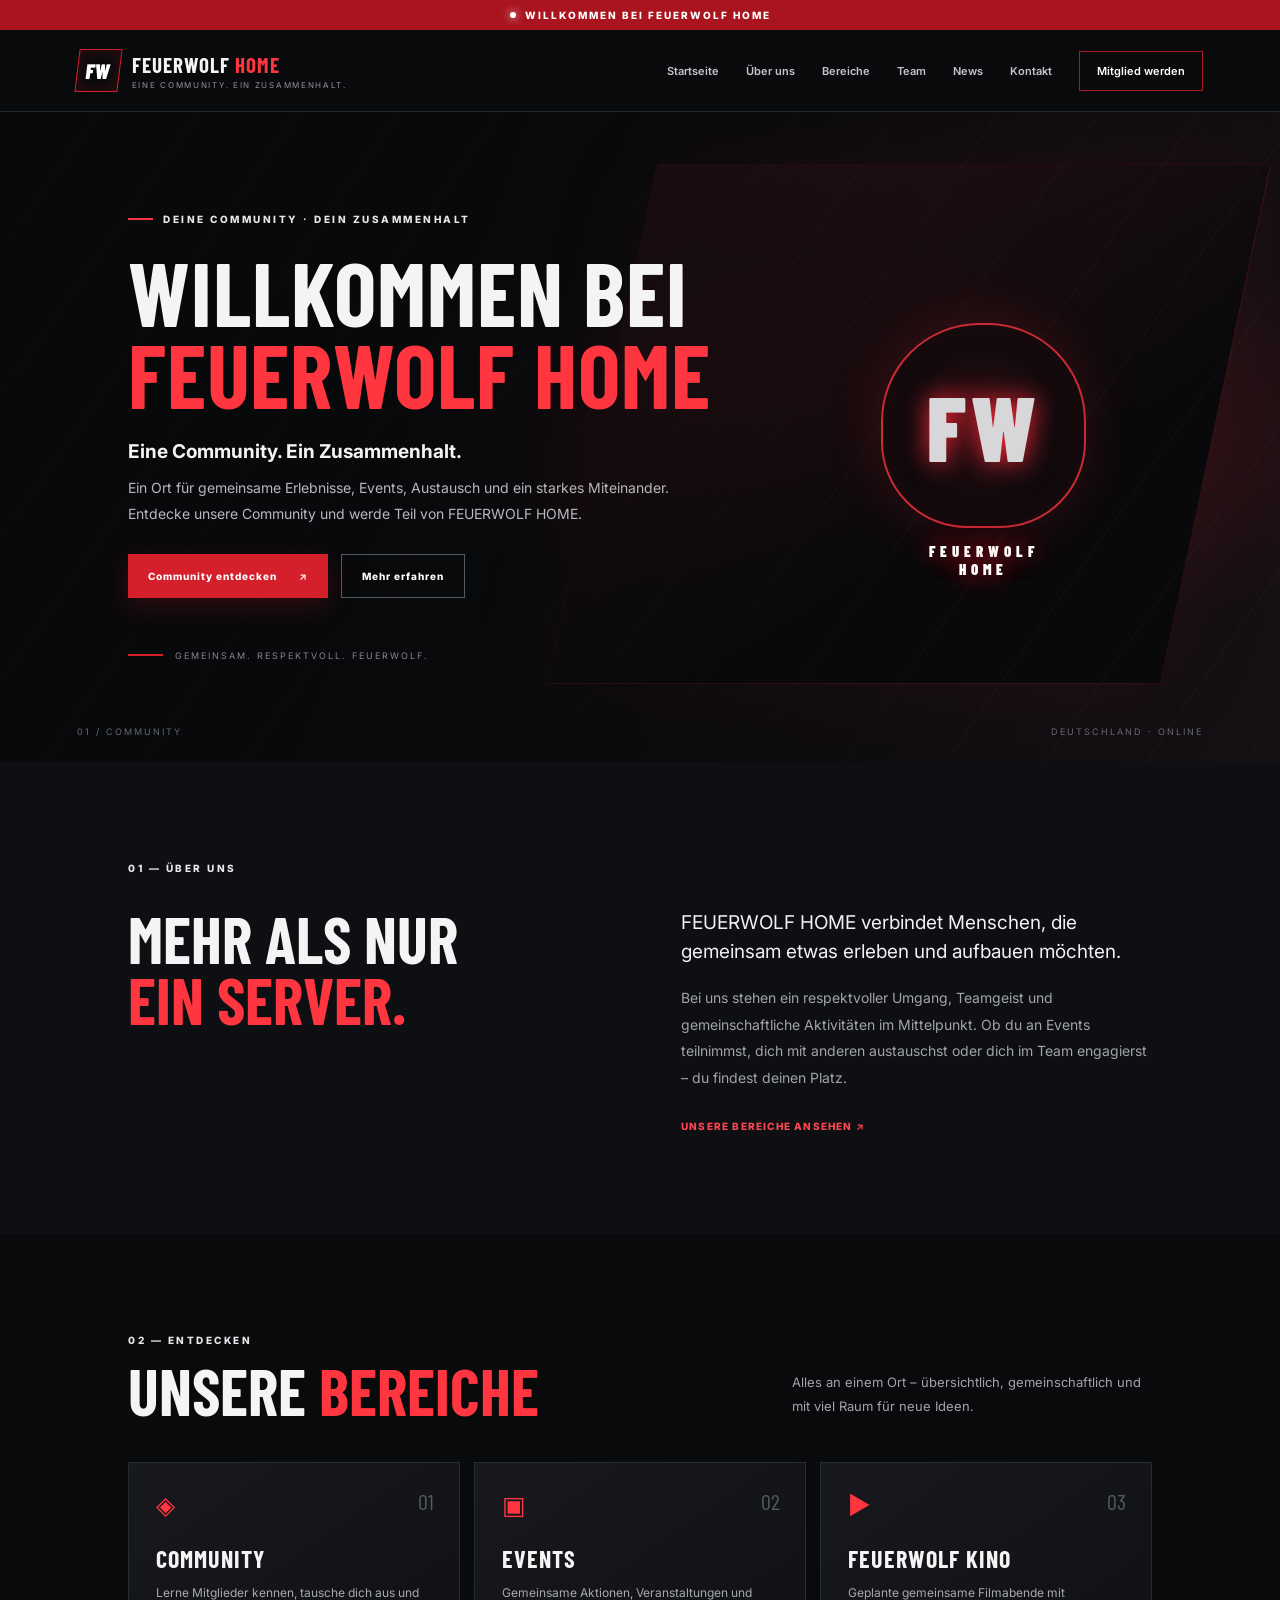
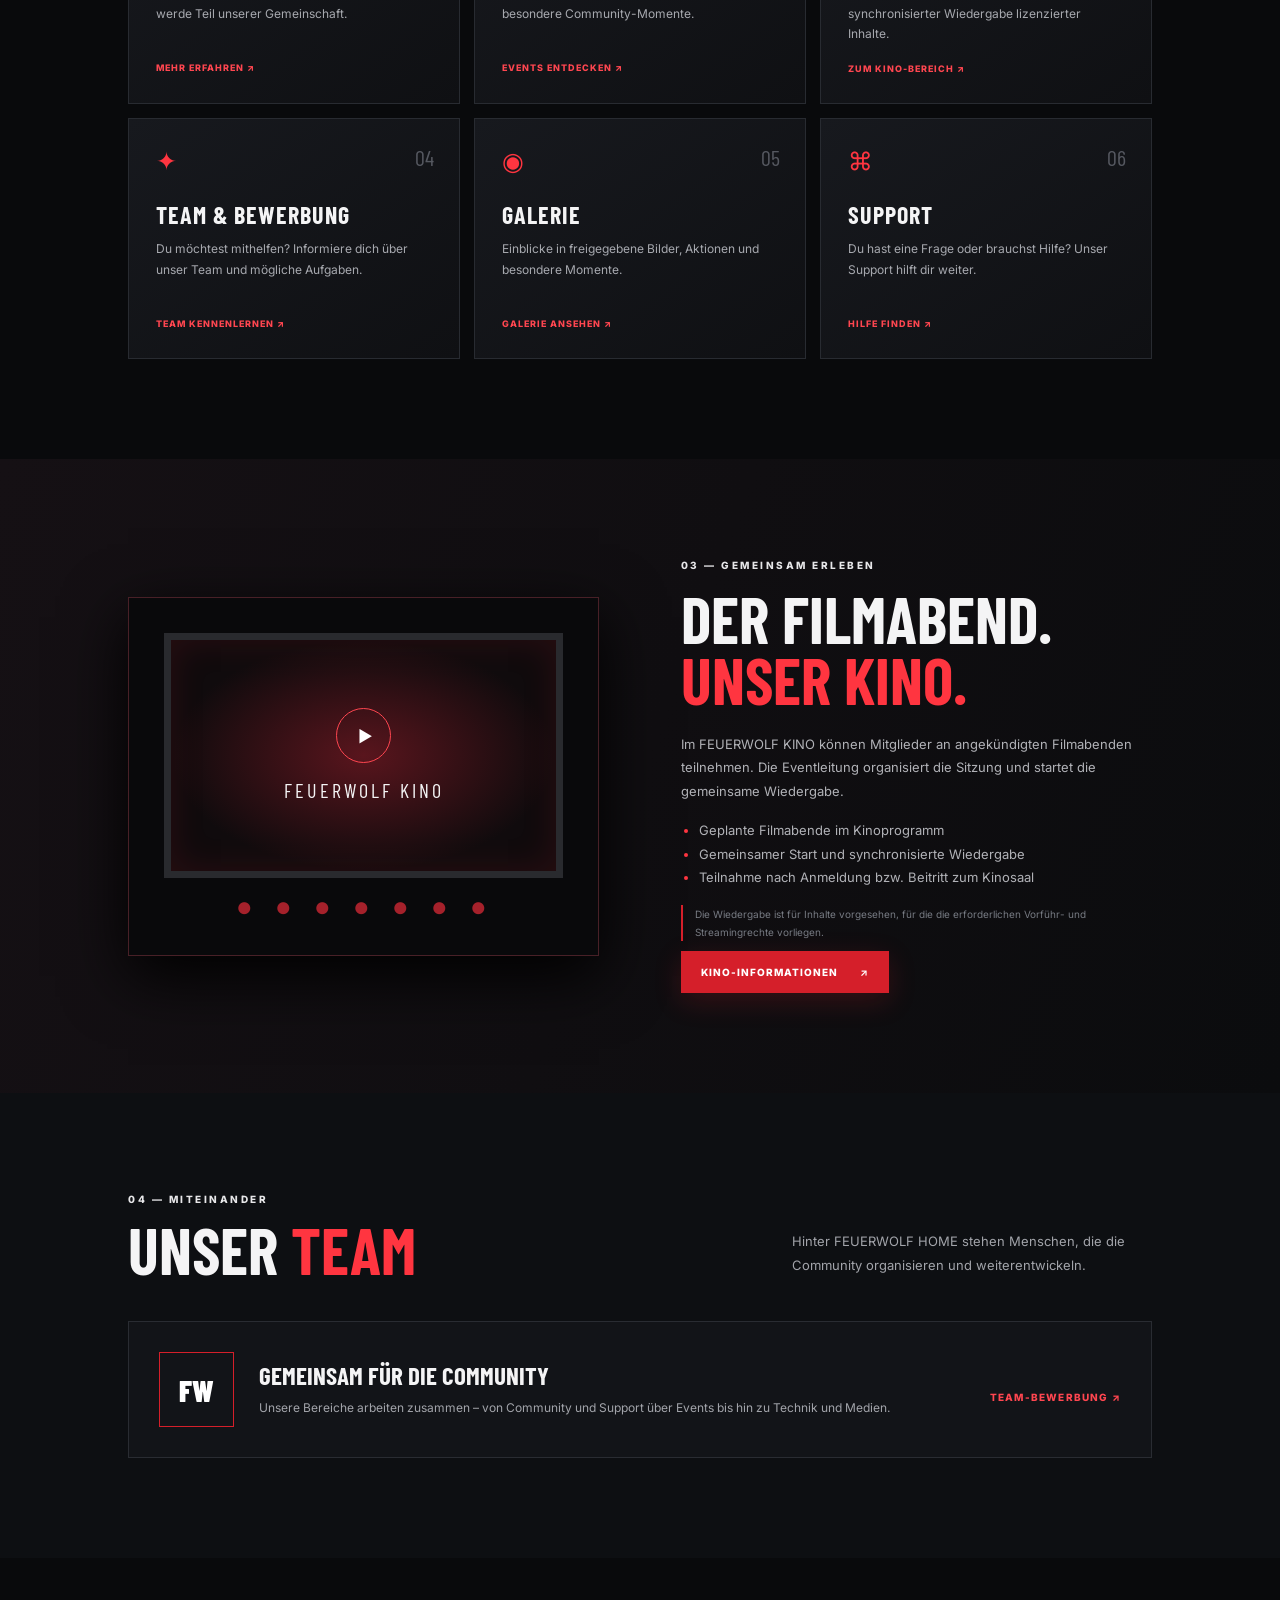
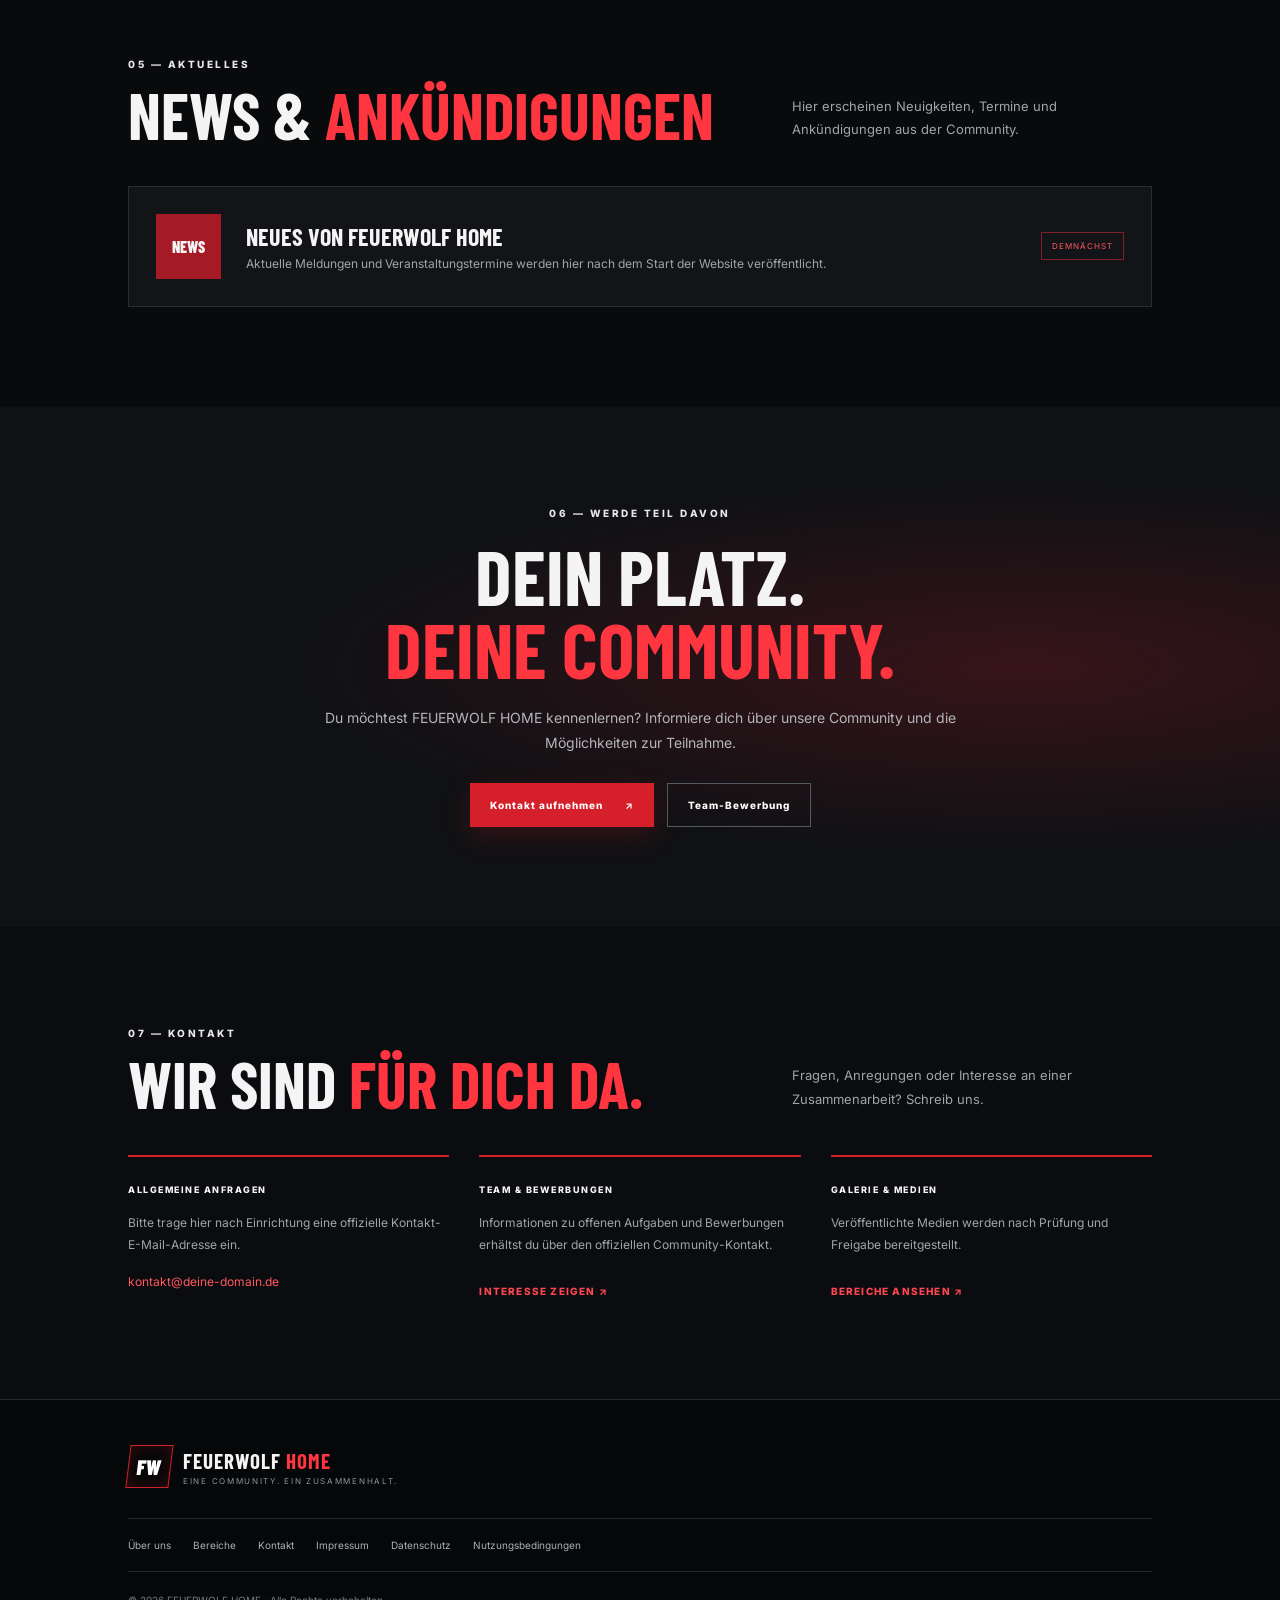
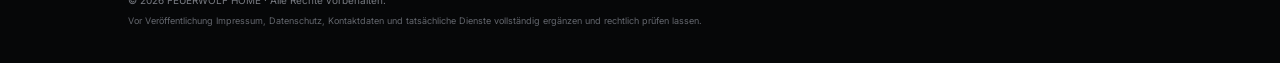
==== index.html @ 80783d18 "Add files via upload" ====
<!DOCTYPE html>
<html lang="de">
<head>
  <meta charset="UTF-8">
  <meta name="viewport" content="width=device-width, initial-scale=1.0">
  <meta name="description" content="FEUERWOLF HOME – Eine Community. Ein Zusammenhalt.">
  <title>FEUERWOLF HOME | Eine Community. Ein Zusammenhalt.</title>
  <link rel="stylesheet" href="styles.css">
</head>
<body>
  <div class="topline"><span class="pulse"></span> WILLKOMMEN BEI FEUERWOLF HOME</div>
  <header class="site-header">
    <a class="brand" href="#start" aria-label="FEUERWOLF HOME Startseite">
      <div class="brand-mark">FW</div>
      <div><strong>FEUERWOLF <em>HOME</em></strong><small>EINE COMMUNITY. EIN ZUSAMMENHALT.</small></div>
    </a>
    <button class="menu-toggle" aria-label="Menü öffnen" aria-expanded="false">☰</button>
    <nav class="nav">
      <a href="#start">Startseite</a><a href="#ueber-uns">Über uns</a><a href="#bereiche">Bereiche</a>
      <a href="#team">Team</a><a href="#news">News</a><a href="#kontakt">Kontakt</a>
      <a class="nav-login" href="#mitgliedwerden">Mitglied werden</a>
    </nav>
  </header>

  <main>
    <section class="hero" id="start">
      <div class="hero-bg"></div>
      <div class="hero-content">
        <div class="eyebrow"><span></span> DEINE COMMUNITY · DEIN ZUSAMMENHALT</div>
        <h1>WILLKOMMEN BEI<br><span>FEUERWOLF HOME</span></h1>
        <p class="hero-lead">Eine Community. Ein Zusammenhalt.</p>
        <p class="hero-copy">Ein Ort für gemeinsame Erlebnisse, Events, Austausch und ein starkes Miteinander. Entdecke unsere Community und werde Teil von FEUERWOLF HOME.</p>
        <div class="hero-actions"><a class="btn btn-primary" href="#mitgliedwerden">Community entdecken <b>↗</b></a><a class="btn btn-outline" href="#ueber-uns">Mehr erfahren</a></div>
        <div class="hero-note"><span class="red-line"></span> GEMEINSAM. RESPEKTVOLL. FEUERWOLF.</div>
      </div>
      <div class="hero-emblem" aria-hidden="true"><div class="wolf-ring">FW</div><span>FEUERWOLF<br>HOME</span></div>
      <div class="hero-bottom"><span>01 / COMMUNITY</span><span>DEUTSCHLAND · ONLINE</span></div>
    </section>

    <section class="intro section" id="ueber-uns">
      <div class="section-tag">01 — ÜBER UNS</div>
      <div class="intro-grid">
        <h2>MEHR ALS NUR<br><span>EIN SERVER.</span></h2>
        <div><p class="large">FEUERWOLF HOME verbindet Menschen, die gemeinsam etwas erleben und aufbauen möchten.</p>
        <p>Bei uns stehen ein respektvoller Umgang, Teamgeist und gemeinschaftliche Aktivitäten im Mittelpunkt. Ob du an Events teilnimmst, dich mit anderen austauschst oder dich im Team engagierst – du findest deinen Platz.</p>
        <a class="text-link" href="#bereiche">UNSERE BEREICHE ANSEHEN <b>↗</b></a></div>
      </div>
    </section>

    <section class="areas section" id="bereiche">
      <div class="section-head"><div><div class="section-tag">02 — ENTDECKEN</div><h2>UNSERE <span>BEREICHE</span></h2></div><p>Alles an einem Ort – übersichtlich, gemeinschaftlich und mit viel Raum für neue Ideen.</p></div>
      <div class="cards">
        <article class="feature-card"><div class="card-icon">◈</div><div class="card-no">01</div><h3>COMMUNITY</h3><p>Lerne Mitglieder kennen, tausche dich aus und werde Teil unserer Gemeinschaft.</p><a href="#mitgliedwerden">MEHR ERFAHREN ↗</a></article>
        <article class="feature-card"><div class="card-icon">▣</div><div class="card-no">02</div><h3>EVENTS</h3><p>Gemeinsame Aktionen, Veranstaltungen und besondere Community-Momente.</p><a href="#news">EVENTS ENTDECKEN ↗</a></article>
        <article class="feature-card"><div class="card-icon">▶</div><div class="card-no">03</div><h3>FEUERWOLF KINO</h3><p>Geplante gemeinsame Filmabende mit synchronisierter Wiedergabe lizenzierter Inhalte.</p><a href="#kino">ZUM KINO-BEREICH ↗</a></article>
        <article class="feature-card"><div class="card-icon">✦</div><div class="card-no">04</div><h3>TEAM & BEWERBUNG</h3><p>Du möchtest mithelfen? Informiere dich über unser Team und mögliche Aufgaben.</p><a href="#team">TEAM KENNENLERNEN ↗</a></article>
        <article class="feature-card"><div class="card-icon">◉</div><div class="card-no">05</div><h3>GALERIE</h3><p>Einblicke in freigegebene Bilder, Aktionen und besondere Momente.</p><a href="#galerie">GALERIE ANSEHEN ↗</a></article>
        <article class="feature-card"><div class="card-icon">⌘</div><div class="card-no">06</div><h3>SUPPORT</h3><p>Du hast eine Frage oder brauchst Hilfe? Unser Support hilft dir weiter.</p><a href="#kontakt">HILFE FINDEN ↗</a></article>
      </div>
    </section>

    <section class="cinema section" id="kino">
      <div class="cinema-art"><div class="screen"><div class="screen-play">▶</div><span>FEUERWOLF KINO</span></div><div class="seat-row">●　●　●　●　●　●　●</div></div>
      <div class="cinema-copy"><div class="section-tag">03 — GEMEINSAM ERLEBEN</div><h2>DER FILMABEND.<br><span>UNSER KINO.</span></h2>
        <p>Im FEUERWOLF KINO können Mitglieder an angekündigten Filmabenden teilnehmen. Die Eventleitung organisiert die Sitzung und startet die gemeinsame Wiedergabe.</p>
        <ul><li>Geplante Filmabende im Kinoprogramm</li><li>Gemeinsamer Start und synchronisierte Wiedergabe</li><li>Teilnahme nach Anmeldung bzw. Beitritt zum Kinosaal</li></ul>
        <p class="small-note">Die Wiedergabe ist für Inhalte vorgesehen, für die die erforderlichen Vorführ- und Streamingrechte vorliegen.</p>
        <a class="btn btn-primary" href="#mitgliedwerden">KINO-INFORMATIONEN <b>↗</b></a>
      </div>
    </section>

    <section class="team section" id="team">
      <div class="section-head"><div><div class="section-tag">04 — MITEINANDER</div><h2>UNSER <span>TEAM</span></h2></div><p>Hinter FEUERWOLF HOME stehen Menschen, die die Community organisieren und weiterentwickeln.</p></div>
      <div class="team-panel"><div class="team-symbol">FW</div><div><h3>GEMEINSAM FÜR DIE COMMUNITY</h3><p>Unsere Bereiche arbeiten zusammen – von Community und Support über Events bis hin zu Technik und Medien.</p></div><a class="text-link" href="#bewerbung">TEAM-BEWERBUNG ↗</a></div>
    </section>

    <section class="news section" id="news">
      <div class="section-head"><div><div class="section-tag">05 — AKTUELLES</div><h2>NEWS & <span>ANKÜNDIGUNGEN</span></h2></div><p>Hier erscheinen Neuigkeiten, Termine und Ankündigungen aus der Community.</p></div>
      <div class="news-placeholder"><div class="news-date">NEWS</div><div><h3>NEUES VON FEUERWOLF HOME</h3><p>Aktuelle Meldungen und Veranstaltungstermine werden hier nach dem Start der Website veröffentlicht.</p></div><span class="status-label">DEMNÄCHST</span></div>
    </section>

    <section class="join section" id="mitgliedwerden">
      <div class="join-inner"><div class="section-tag">06 — WERDE TEIL DAVON</div><h2>DEIN PLATZ.<br><span>DEINE COMMUNITY.</span></h2><p>Du möchtest FEUERWOLF HOME kennenlernen? Informiere dich über unsere Community und die Möglichkeiten zur Teilnahme.</p>
        <div class="hero-actions"><a class="btn btn-primary" href="#kontakt">Kontakt aufnehmen <b>↗</b></a><a class="btn btn-outline" href="#bewerbung">Team-Bewerbung</a></div>
      </div>
    </section>

    <section class="contact section" id="kontakt">
      <div class="section-head"><div><div class="section-tag">07 — KONTAKT</div><h2>WIR SIND <span>FÜR DICH DA.</span></h2></div><p>Fragen, Anregungen oder Interesse an einer Zusammenarbeit? Schreib uns.</p></div>
      <div class="contact-grid"><div><span class="contact-label">ALLGEMEINE ANFRAGEN</span><p>Bitte trage hier nach Einrichtung eine offizielle Kontakt-E-Mail-Adresse ein.</p><span class="placeholder">kontakt@deine-domain.de</span></div><div id="bewerbung"><span class="contact-label">TEAM & BEWERBUNGEN</span><p>Informationen zu offenen Aufgaben und Bewerbungen erhältst du über den offiziellen Community-Kontakt.</p><a class="text-link" href="#mitgliedwerden">INTERESSE ZEIGEN ↗</a></div><div id="galerie"><span class="contact-label">GALERIE & MEDIEN</span><p>Veröffentlichte Medien werden nach Prüfung und Freigabe bereitgestellt.</p><a class="text-link" href="#bereiche">BEREICHE ANSEHEN ↗</a></div></div>
    </section>
  </main>

  <footer class="footer">
    <a class="brand footer-brand" href="#start"><div class="brand-mark">FW</div><div><strong>FEUERWOLF <em>HOME</em></strong><small>EINE COMMUNITY. EIN ZUSAMMENHALT.</small></div></a>
    <div class="footer-links"><a href="#ueber-uns">Über uns</a><a href="#bereiche">Bereiche</a><a href="#kontakt">Kontakt</a><a href="impressum.html">Impressum</a><a href="datenschutz.html">Datenschutz</a><a href="nutzungsbedingungen.html">Nutzungsbedingungen</a></div>
    <p class="copyright">© 2026 FEUERWOLF HOME · Alle Rechte vorbehalten.</p>
    <p class="legal-hint">Vor Veröffentlichung Impressum, Datenschutz, Kontaktdaten und tatsächliche Dienste vollständig ergänzen und rechtlich prüfen lassen.</p>
  </footer>
  <script src="script.js"></script>
</body>
</html>
---- styles.css ----
@import url('https://fonts.googleapis.com/css2?family=Barlow+Condensed:wght@500;600;700;800;900&family=Inter:wght@400;500;600;700;800&display=swap');
:root{--bg:#08090b;--panel:#111317;--red:#d51f2a;--red2:#ff3540;--text:#f4f4f5;--muted:#a2a4aa;--line:#292c32}
*{box-sizing:border-box}html{scroll-behavior:smooth;scroll-padding-top:90px}body{margin:0;background:var(--bg);color:var(--text);font-family:Inter,Arial,sans-serif}a{color:inherit;text-decoration:none}.topline{height:30px;background:#a9141e;color:#fff;font-size:10px;font-weight:800;letter-spacing:2px;display:flex;align-items:center;justify-content:center;gap:9px}.pulse{width:6px;height:6px;border-radius:50%;background:#fff;box-shadow:0 0 10px #fff}.site-header{height:82px;padding:0 6vw;display:flex;align-items:center;justify-content:space-between;background:#090a0c;border-bottom:1px solid #22252a;position:sticky;top:0;z-index:20}.brand{display:flex;align-items:center;gap:12px}.brand-mark{width:43px;height:43px;border:1px solid var(--red);display:grid;place-items:center;color:#fff;font-family:'Barlow Condensed';font-weight:900;font-size:21px;transform:skew(-7deg);box-shadow:inset 0 0 16px #d51f2a33}.brand strong{display:block;font-family:'Barlow Condensed';font-size:21px;letter-spacing:1px}.brand em{font-style:normal;color:var(--red2)}.brand small{display:block;font-size:8px;color:#92949a;letter-spacing:1.7px;margin-top:3px}.nav{display:flex;align-items:center;gap:27px;font-size:11px;color:#c4c5c9;font-weight:600}.nav a:hover,.footer-links a:hover{color:#fff}.nav-login{border:1px solid #a51a24;padding:12px 17px;color:#fff}.menu-toggle{display:none;background:none;border:0;color:white;font-size:25px}.hero{min-height:650px;position:relative;overflow:hidden;display:flex;align-items:center;padding:85px 10vw;background:radial-gradient(ellipse at 78% 50%,#68151d55 0,transparent 42%),linear-gradient(110deg,#08090b 35%,#141014 100%)}.hero:after{content:"";position:absolute;inset:0;background:linear-gradient(90deg,#08090b 0%,transparent 75%),repeating-linear-gradient(125deg,transparent 0 80px,#ffffff05 81px 82px);pointer-events:none}.hero-bg{position:absolute;right:5%;top:8%;width:48%;height:80%;border:1px solid #a51a2433;transform:skew(-12deg);background:linear-gradient(145deg,#ed29351a,#09090b 65%);box-shadow:0 0 100px #b21d2a18}.hero-content{position:relative;z-index:2;max-width:690px}.eyebrow,.section-tag{font-size:10px;font-weight:800;letter-spacing:2.5px;color:#e7e7e9}.eyebrow{display:flex;align-items:center;gap:10px}.eyebrow span{width:25px;height:2px;background:var(--red2)}h1,h2,h3,p{margin-top:0}h1,h2,h3{font-family:'Barlow Condensed',Impact,sans-serif}h1{font-size:clamp(55px,7vw,94px);line-height:.91;letter-spacing:1px;margin:26px 0}h1 span,h2 span{color:var(--red2)}.hero-lead{font-size:19px;font-weight:700;margin-bottom:12px}.hero-copy{max-width:550px;color:#b8b9bf;line-height:1.8;font-size:14px}.hero-actions{display:flex;gap:13px;flex-wrap:wrap;margin-top:28px}.btn{display:inline-flex;align-items:center;gap:22px;padding:15px 20px;font-size:10px;font-weight:800;letter-spacing:1px}.btn-primary{background:var(--red);color:white;box-shadow:0 8px 28px #d51f2a33}.btn-primary:hover{background:#f02b36}.btn-outline{border:1px solid #555961;color:#fff}.hero-note{margin-top:52px;color:#85878e;font-size:9px;letter-spacing:2px;display:flex;align-items:center;gap:12px}.red-line{width:35px;height:2px;background:var(--red)}.hero-emblem{position:absolute;right:13%;top:29%;z-index:1;width:260px;height:300px;display:flex;flex-direction:column;align-items:center;justify-content:center;color:#fff;font-family:'Barlow Condensed';font-weight:900;letter-spacing:5px;text-align:center;text-shadow:0 0 25px #ef2634}.wolf-ring{width:205px;height:205px;border:2px solid #c82b36;border-radius:48% 48% 42% 42%;display:grid;place-items:center;font-size:90px;color:#d7d7d9;background:radial-gradient(circle,#6e171f55,#09090b 70%);box-shadow:0 0 55px #d51f2a33,inset 0 0 35px #d51f2a22}.hero-emblem span{font-size:15px;margin-top:14px}.hero-bottom{position:absolute;bottom:25px;left:6vw;right:6vw;display:flex;justify-content:space-between;color:#666970;font-size:9px;letter-spacing:2px;z-index:2}.section{padding:100px 10vw}.intro{background:#0d0f12}.intro-grid{display:grid;grid-template-columns:1fr 1fr;gap:8%;margin-top:35px}.intro h2,.section-head h2,.cinema h2,.join h2{font-size:clamp(43px,5vw,66px);line-height:.95;margin:0}.intro-grid p{color:var(--muted);font-size:14px;line-height:1.9}.intro-grid .large{color:#f2f2f3;font-size:19px;line-height:1.5}.text-link{display:inline-block;color:#ff4650;font-size:10px;font-weight:800;letter-spacing:1.2px;margin-top:15px}.areas{background:#090a0c}.section-head{display:flex;align-items:end;justify-content:space-between;gap:35px;margin-bottom:40px}.section-head h2{margin-top:15px}.section-head>p{max-width:360px;color:var(--muted);font-size:13px;line-height:1.8;margin-bottom:4px}.cards{display:grid;grid-template-columns:repeat(3,1fr);gap:14px}.feature-card{position:relative;min-height:230px;background:linear-gradient(145deg,#17191e,#0f1013);border:1px solid #282b31;padding:27px;transition:.2s}.feature-card:hover{border-color:#a8202b;transform:translateY(-3px)}.card-icon{font-size:25px;color:var(--red2);margin-bottom:24px}.card-no{position:absolute;right:25px;top:25px;color:#555860;font-family:'Barlow Condensed';font-size:22px}.feature-card h3{font-size:24px;letter-spacing:1px;margin-bottom:10px}.feature-card p{font-size:12px;line-height:1.7;color:#a7a9af;min-height:60px}.feature-card a{font-size:9px;font-weight:800;color:#ff4650;letter-spacing:1px}.cinema{display:grid;grid-template-columns:1fr 1fr;gap:8%;align-items:center;background:linear-gradient(110deg,#151014,#0b0c0e)}.cinema-art{padding:35px;background:#09090b;border:1px solid #482027;box-shadow:0 20px 60px #000}.screen{height:245px;border:7px solid #292a2e;background:radial-gradient(ellipse at center,#59151d,#100b0d 70%);display:flex;align-items:center;justify-content:center;flex-direction:column;gap:15px;box-shadow:0 0 35px #d51f2a22 inset}.screen-play{width:55px;height:55px;border:1px solid #ff4650;border-radius:50%;display:grid;place-items:center;color:#fff;padding-left:4px}.screen span{font-family:'Barlow Condensed';font-size:20px;letter-spacing:3px}.seat-row{text-align:center;color:#a5212b;letter-spacing:4px;margin-top:20px}.cinema-copy h2{margin:18px 0 22px}.cinema-copy p,.cinema-copy li{font-size:13px;color:#b1b2b7;line-height:1.8}.cinema-copy ul{padding-left:18px}.cinema-copy li::marker{color:var(--red2)}.small-note{font-size:10px!important;color:#777b83!important;border-left:2px solid var(--red);padding-left:12px}.team{background:#0d0f12}.team-panel{display:flex;align-items:center;gap:25px;padding:30px;border:1px solid #292c32;background:#121418}.team-symbol{width:75px;height:75px;flex:none;border:1px solid var(--red);display:grid;place-items:center;font-family:'Barlow Condensed';font-size:30px;font-weight:900;color:#fff}.team-panel h3{font-size:25px;margin-bottom:8px}.team-panel p{font-size:12px;color:var(--muted);margin:0;line-height:1.7}.team-panel .text-link{margin-left:auto;white-space:nowrap}.news{background:#090a0c}.news-placeholder{display:flex;align-items:center;gap:25px;padding:27px;border:1px solid #2b2d33;background:#121418}.news-date{width:65px;height:65px;display:grid;place-items:center;background:#a51a24;font-family:'Barlow Condensed';font-weight:800}.news-placeholder h3{font-size:24px;margin-bottom:5px}.news-placeholder p{font-size:12px;color:var(--muted);margin:0}.status-label{margin-left:auto;color:#ff5961;border:1px solid #7e2028;padding:8px 10px;font-size:8px;letter-spacing:1px}.join{background:radial-gradient(ellipse at 80% 50%,#70182066,transparent 50%),#101114;text-align:center}.join-inner{max-width:720px;margin:auto}.join h2{font-size:clamp(50px,6vw,78px);margin:20px 0}.join p{color:#b4b5bb;line-height:1.8;font-size:14px}.join .hero-actions{justify-content:center}.contact{background:#0b0c0f}.contact-grid{display:grid;grid-template-columns:repeat(3,1fr);gap:30px}.contact-grid>div{border-top:2px solid var(--red);padding-top:20px}.contact-label{font-size:9px;letter-spacing:1.5px;font-weight:800}.contact-grid p{font-size:12px;line-height:1.8;color:var(--muted);margin:15px 0}.placeholder{color:#ff5961;font-size:12px}.footer{padding:45px 10vw 25px;background:#060708;border-top:1px solid #27292e}.footer-brand{margin-bottom:30px}.footer-links{display:flex;gap:22px;flex-wrap:wrap;padding:20px 0;border-top:1px solid #24262b;border-bottom:1px solid #24262b;font-size:10px;color:#aeb0b6}.copyright{font-size:10px;color:#777a81;margin:22px 0 8px}.legal-hint{font-size:9px;color:#64676e;line-height:1.6}.legal-page{max-width:850px;margin:70px auto;padding:0 25px;min-height:60vh}.legal-page h1{font-size:48px}.legal-page h2{font-size:25px;margin-top:30px}.legal-page p{color:#b6b8be;line-height:1.8;font-size:14px}.legal-page a{color:#ff5961}.menu-toggle{cursor:pointer}
@media(max-width:900px){.nav{gap:13px}.hero-emblem{right:5%;opacity:.45}.cards{grid-template-columns:repeat(2,1fr)}.section{padding:75px 7vw}}
@media(max-width:650px){.site-header{height:70px;padding:0 5vw}.menu-toggle{display:block}.nav{display:none;position:absolute;top:70px;left:0;right:0;background:#0b0c0f;padding:20px 7vw;flex-direction:column;align-items:stretch;border-bottom:1px solid #333}.nav.open{display:flex}.nav-login{text-align:center}.hero{min-height:650px;padding:75px 7vw}.hero-emblem{right:-65px;top:40%;transform:scale(.7);opacity:.22}.hero-content{max-width:100%}.hero-bottom{left:7vw;right:7vw}.intro-grid,.cinema{grid-template-columns:1fr;gap:30px}.section-head{display:block}.section-head>p{margin-top:20px}.cards{grid-template-columns:1fr}.feature-card{min-height:205px}.team-panel{align-items:flex-start;flex-wrap:wrap}.team-panel .text-link{margin-left:0}.news-placeholder{align-items:flex-start;flex-wrap:wrap}.status-label{margin-left:0}.contact-grid{grid-template-columns:1fr}.section{padding:65px 7vw}.cinema-art{padding:18px}.screen{height:190px}.footer{padding:40px 7vw 22px}.footer-links{gap:15px}}
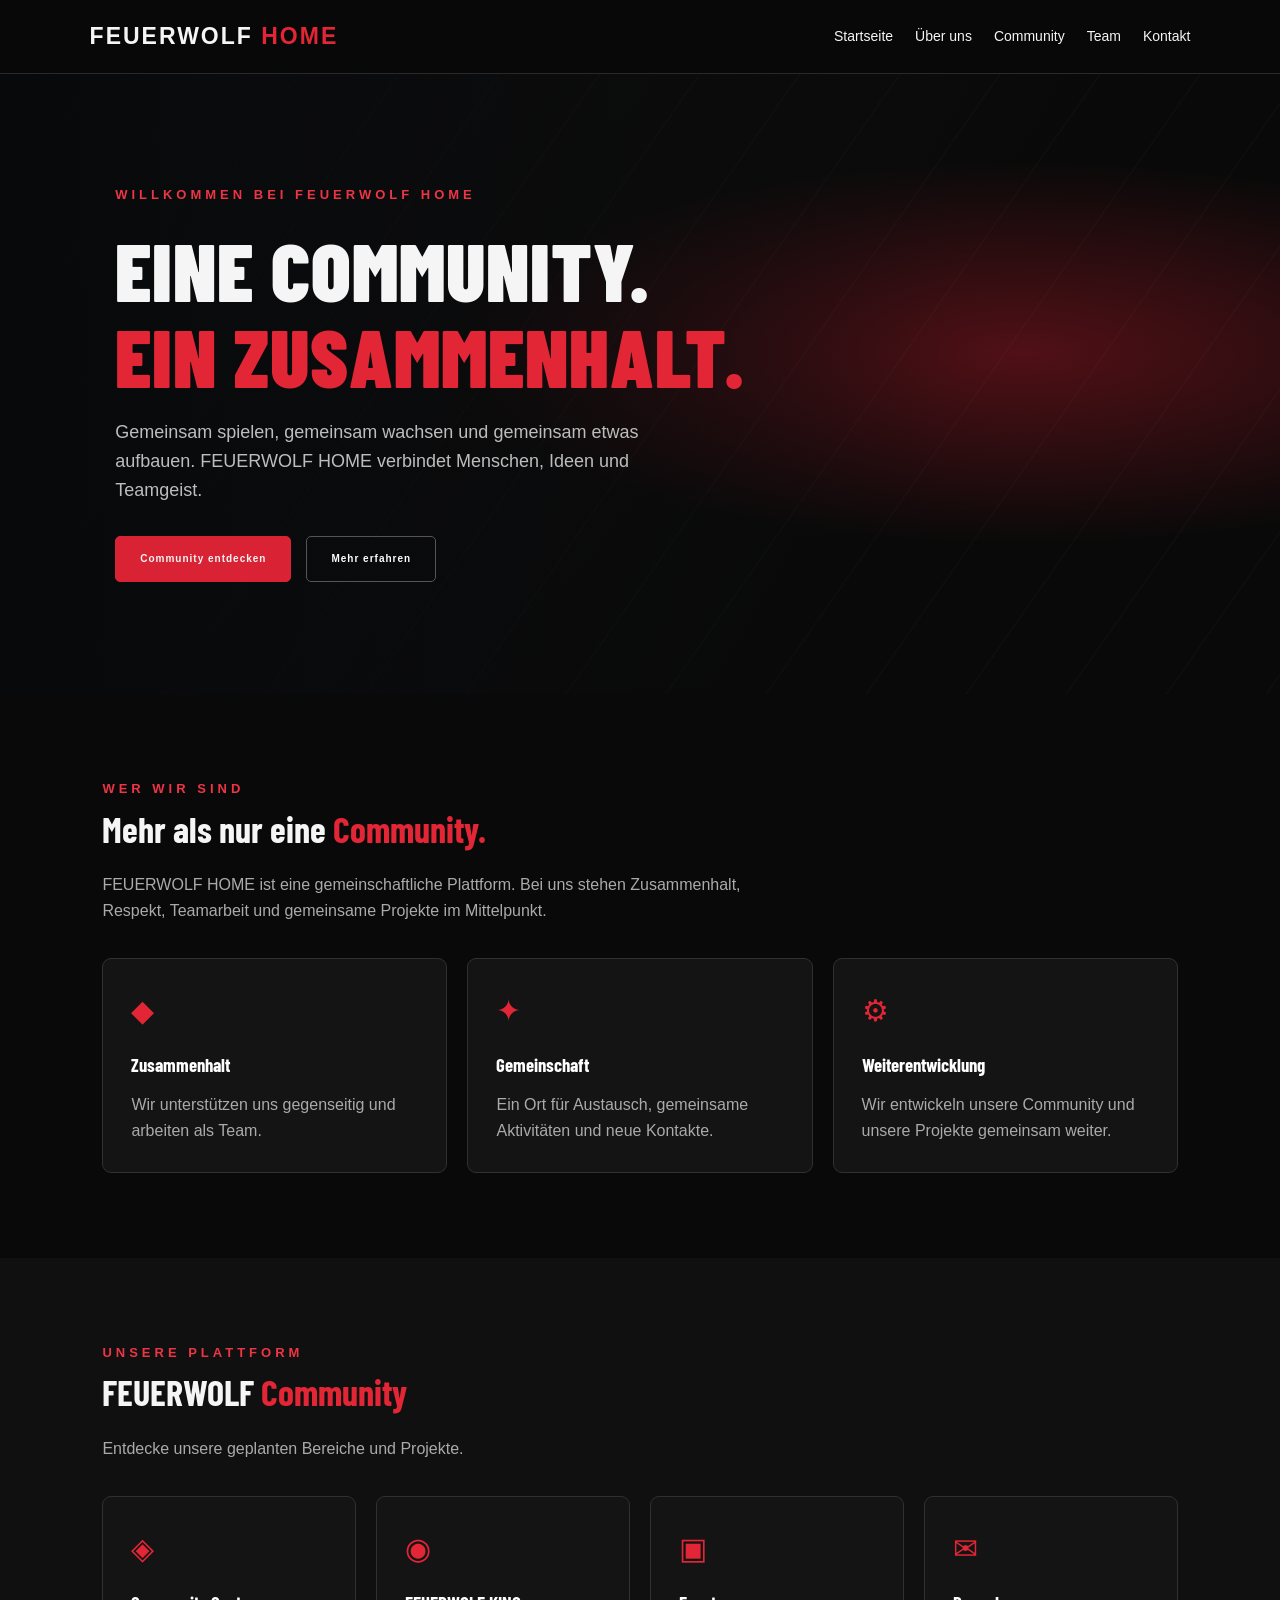
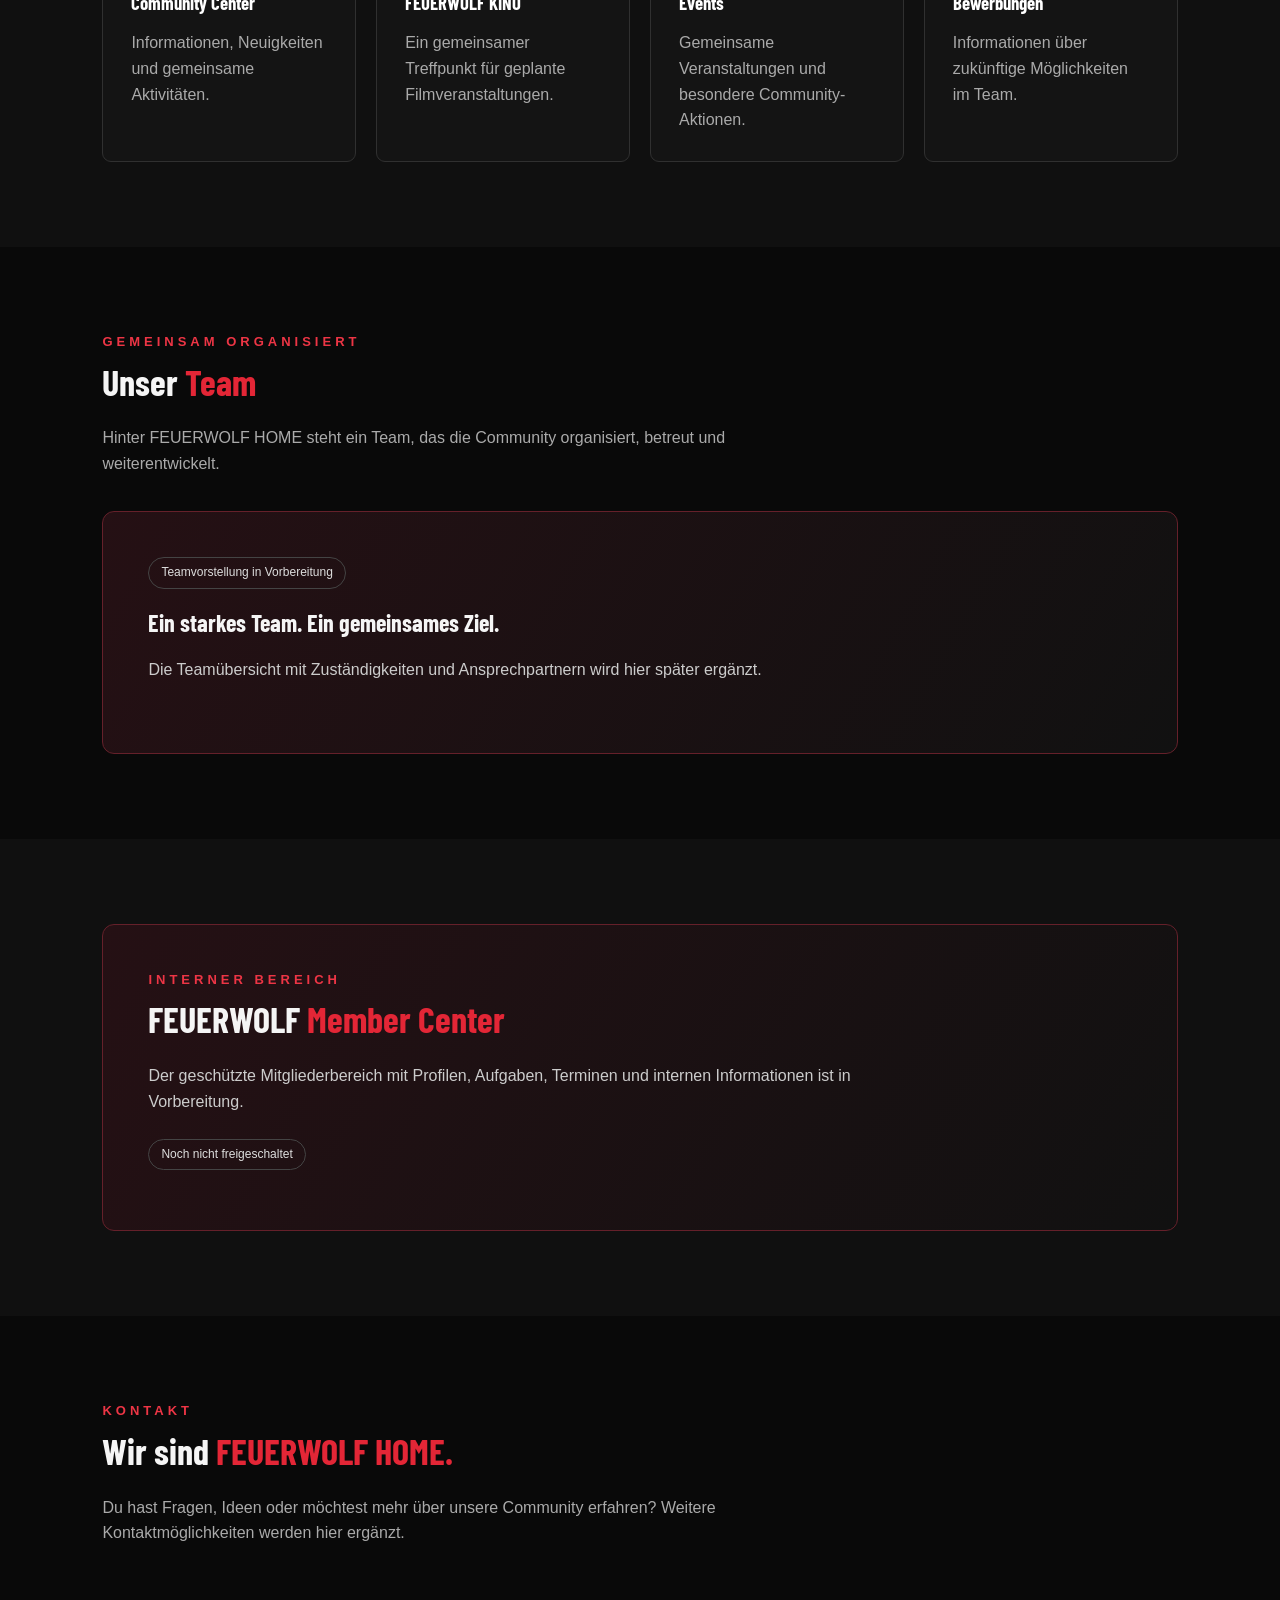
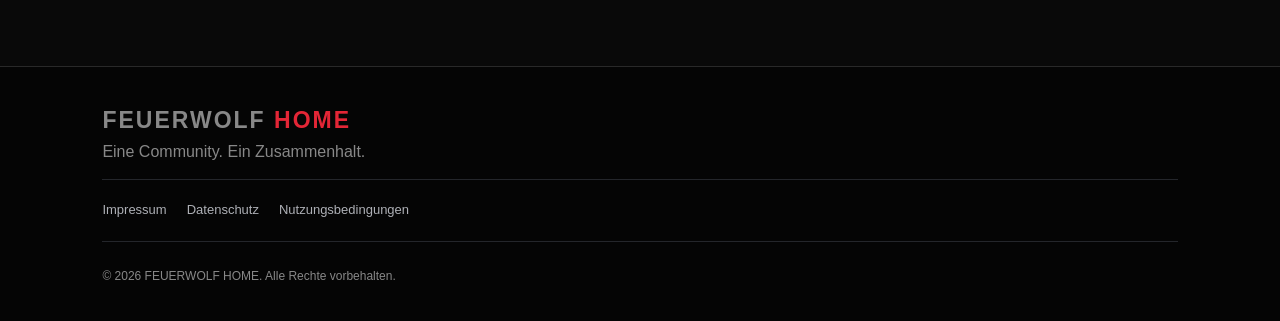
==== commit a288414f: "Update index.html" ====
--- a/index.html
+++ b/index.html
@@ -3,100 +3,384 @@
 <head>
   <meta charset="UTF-8">
   <meta name="viewport" content="width=device-width, initial-scale=1.0">
+  <meta name="theme-color" content="#090909">
   <meta name="description" content="FEUERWOLF HOME – Eine Community. Ein Zusammenhalt.">
   <title>FEUERWOLF HOME | Eine Community. Ein Zusammenhalt.</title>
+
   <link rel="stylesheet" href="styles.css">
+
+  <style>
+    * {
+      margin: 0;
+      padding: 0;
+      box-sizing: border-box;
+    }
+
+    html { scroll-behavior: smooth; }
+
+    body {
+      background: #090909;
+      color: #f5f5f5;
+      font-family: Arial, sans-serif;
+      line-height: 1.6;
+    }
+
+    a { color: inherit; text-decoration: none; }
+
+    header {
+      position: sticky;
+      top: 0;
+      z-index: 10;
+      background: rgba(9,9,9,.96);
+      border-bottom: 1px solid #292929;
+      padding: 18px 7%;
+    }
+
+    nav {
+      display: flex;
+      justify-content: space-between;
+      align-items: center;
+      flex-wrap: wrap;
+      gap: 20px;
+    }
+
+    .logo {
+      font-size: 23px;
+      font-weight: 900;
+      letter-spacing: 2px;
+    }
+
+    .logo span { color: #e32636; }
+
+    .nav-links {
+      display: flex;
+      gap: 22px;
+      flex-wrap: wrap;
+      font-size: 14px;
+    }
+
+    .nav-links a:hover { color: #ed3545; }
+
+    .hero {
+      min-height: 620px;
+      display: flex;
+      align-items: center;
+      padding: 90px 9%;
+      background:
+        radial-gradient(ellipse at 80% 45%, #501016 0%, transparent 40%),
+        linear-gradient(120deg, #111, #090909 70%);
+    }
+
+    .hero-content { max-width: 760px; }
+
+    .eyebrow {
+      color: #ed3545;
+      text-transform: uppercase;
+      letter-spacing: 4px;
+      font-size: 13px;
+      font-weight: bold;
+    }
+
+    h1 {
+      font-size: clamp(42px, 7vw, 82px);
+      line-height: 1.05;
+      margin: 20px 0;
+      font-weight: 900;
+    }
+
+    h1 span { color: #e32636; }
+
+    .hero p {
+      color: #bdbdbd;
+      font-size: 18px;
+      max-width: 590px;
+    }
+
+    .buttons {
+      display: flex;
+      flex-wrap: wrap;
+      gap: 15px;
+      margin-top: 32px;
+    }
+
+    .btn {
+      display: inline-block;
+      padding: 14px 24px;
+      border-radius: 5px;
+      font-weight: bold;
+      background: #d92335;
+      border: 1px solid #d92335;
+      transition: .2s;
+    }
+
+    .btn:hover {
+      background: #a91524;
+      transform: translateY(-2px);
+    }
+
+    .btn-outline {
+      background: transparent;
+      border-color: #555;
+    }
+
+    section { padding: 85px 8%; }
+
+    .section-title {
+      font-size: 36px;
+      margin-bottom: 15px;
+    }
+
+    .section-title span { color: #e32636; }
+
+    .section-intro {
+      color: #aaa;
+      max-width: 700px;
+      margin-bottom: 35px;
+    }
+
+    .cards {
+      display: grid;
+      grid-template-columns: repeat(auto-fit, minmax(230px, 1fr));
+      gap: 20px;
+    }
+
+    .card {
+      background: #141414;
+      border: 1px solid #303030;
+      border-radius: 9px;
+      padding: 28px;
+      transition: .2s;
+    }
+
+    .card:hover {
+      border-color: #d92335;
+      transform: translateY(-4px);
+    }
+
+    .card h3 {
+      margin-bottom: 12px;
+      color: #fff;
+    }
+
+    .card p { color: #aaa; }
+
+    .symbol {
+      font-size: 30px;
+      color: #e32636;
+      margin-bottom: 15px;
+    }
+
+    .dark-section { background: #101010; }
+
+    .highlight {
+      border: 1px solid #65202a;
+      background: linear-gradient(120deg, #251014, #111);
+      border-radius: 12px;
+      padding: 45px;
+    }
+
+    .highlight p {
+      color: #ccc;
+      max-width: 750px;
+      margin: 15px 0 25px;
+    }
+
+    .status {
+      display: inline-block;
+      color: #ddd;
+      border: 1px solid #444;
+      padding: 5px 12px;
+      border-radius: 20px;
+      font-size: 12px;
+      margin-bottom: 15px;
+    }
+
+    footer {
+      background: #050505;
+      border-top: 1px solid #292929;
+      padding: 35px 8%;
+      color: #888;
+    }
+
+    .footer-links {
+      display: flex;
+      flex-wrap: wrap;
+      gap: 20px;
+      margin-top: 15px;
+      font-size: 13px;
+    }
+
+    @media(max-width:650px) {
+      header { padding: 16px 5%; }
+      .nav-links { gap: 12px; }
+      .hero { padding: 75px 7%; }
+      section { padding: 65px 6%; }
+      .highlight { padding: 28px; }
+    }
+  </style>
 </head>
+
 <body>
-  <div class="topline"><span class="pulse"></span> WILLKOMMEN BEI FEUERWOLF HOME</div>
-  <header class="site-header">
-    <a class="brand" href="#start" aria-label="FEUERWOLF HOME Startseite">
-      <div class="brand-mark">FW</div>
-      <div><strong>FEUERWOLF <em>HOME</em></strong><small>EINE COMMUNITY. EIN ZUSAMMENHALT.</small></div>
-    </a>
-    <button class="menu-toggle" aria-label="Menü öffnen" aria-expanded="false">☰</button>
-    <nav class="nav">
-      <a href="#start">Startseite</a><a href="#ueber-uns">Über uns</a><a href="#bereiche">Bereiche</a>
-      <a href="#team">Team</a><a href="#news">News</a><a href="#kontakt">Kontakt</a>
-      <a class="nav-login" href="#mitgliedwerden">Mitglied werden</a>
-    </nav>
-  </header>
-
-  <main>
-    <section class="hero" id="start">
-      <div class="hero-bg"></div>
-      <div class="hero-content">
-        <div class="eyebrow"><span></span> DEINE COMMUNITY · DEIN ZUSAMMENHALT</div>
-        <h1>WILLKOMMEN BEI<br><span>FEUERWOLF HOME</span></h1>
-        <p class="hero-lead">Eine Community. Ein Zusammenhalt.</p>
-        <p class="hero-copy">Ein Ort für gemeinsame Erlebnisse, Events, Austausch und ein starkes Miteinander. Entdecke unsere Community und werde Teil von FEUERWOLF HOME.</p>
-        <div class="hero-actions"><a class="btn btn-primary" href="#mitgliedwerden">Community entdecken <b>↗</b></a><a class="btn btn-outline" href="#ueber-uns">Mehr erfahren</a></div>
-        <div class="hero-note"><span class="red-line"></span> GEMEINSAM. RESPEKTVOLL. FEUERWOLF.</div>
+
+<header>
+  <nav>
+    <a class="logo" href="#">FEUERWOLF<span> HOME</span></a>
+
+    <div class="nav-links">
+      <a href="#start">Startseite</a>
+      <a href="#ueber-uns">Über uns</a>
+      <a href="#community">Community</a>
+      <a href="#team">Team</a>
+      <a href="#kontakt">Kontakt</a>
+    </div>
+  </nav>
+</header>
+
+<main>
+
+  <section class="hero" id="start">
+    <div class="hero-content">
+      <div class="eyebrow">Willkommen bei FEUERWOLF HOME</div>
+
+      <h1>
+        EINE COMMUNITY.<br>
+        <span>EIN ZUSAMMENHALT.</span>
+      </h1>
+
+      <p>
+        Gemeinsam spielen, gemeinsam wachsen und gemeinsam etwas aufbauen.
+        FEUERWOLF HOME verbindet Menschen, Ideen und Teamgeist.
+      </p>
+
+      <div class="buttons">
+        <a class="btn" href="#community">Community entdecken</a>
+        <a class="btn btn-outline" href="#ueber-uns">Mehr erfahren</a>
       </div>
-      <div class="hero-emblem" aria-hidden="true"><div class="wolf-ring">FW</div><span>FEUERWOLF<br>HOME</span></div>
-      <div class="hero-bottom"><span>01 / COMMUNITY</span><span>DEUTSCHLAND · ONLINE</span></div>
-    </section>
-
-    <section class="intro section" id="ueber-uns">
-      <div class="section-tag">01 — ÜBER UNS</div>
-      <div class="intro-grid">
-        <h2>MEHR ALS NUR<br><span>EIN SERVER.</span></h2>
-        <div><p class="large">FEUERWOLF HOME verbindet Menschen, die gemeinsam etwas erleben und aufbauen möchten.</p>
-        <p>Bei uns stehen ein respektvoller Umgang, Teamgeist und gemeinschaftliche Aktivitäten im Mittelpunkt. Ob du an Events teilnimmst, dich mit anderen austauschst oder dich im Team engagierst – du findest deinen Platz.</p>
-        <a class="text-link" href="#bereiche">UNSERE BEREICHE ANSEHEN <b>↗</b></a></div>
-      </div>
-    </section>
-
-    <section class="areas section" id="bereiche">
-      <div class="section-head"><div><div class="section-tag">02 — ENTDECKEN</div><h2>UNSERE <span>BEREICHE</span></h2></div><p>Alles an einem Ort – übersichtlich, gemeinschaftlich und mit viel Raum für neue Ideen.</p></div>
-      <div class="cards">
-        <article class="feature-card"><div class="card-icon">◈</div><div class="card-no">01</div><h3>COMMUNITY</h3><p>Lerne Mitglieder kennen, tausche dich aus und werde Teil unserer Gemeinschaft.</p><a href="#mitgliedwerden">MEHR ERFAHREN ↗</a></article>
-        <article class="feature-card"><div class="card-icon">▣</div><div class="card-no">02</div><h3>EVENTS</h3><p>Gemeinsame Aktionen, Veranstaltungen und besondere Community-Momente.</p><a href="#news">EVENTS ENTDECKEN ↗</a></article>
-        <article class="feature-card"><div class="card-icon">▶</div><div class="card-no">03</div><h3>FEUERWOLF KINO</h3><p>Geplante gemeinsame Filmabende mit synchronisierter Wiedergabe lizenzierter Inhalte.</p><a href="#kino">ZUM KINO-BEREICH ↗</a></article>
-        <article class="feature-card"><div class="card-icon">✦</div><div class="card-no">04</div><h3>TEAM & BEWERBUNG</h3><p>Du möchtest mithelfen? Informiere dich über unser Team und mögliche Aufgaben.</p><a href="#team">TEAM KENNENLERNEN ↗</a></article>
-        <article class="feature-card"><div class="card-icon">◉</div><div class="card-no">05</div><h3>GALERIE</h3><p>Einblicke in freigegebene Bilder, Aktionen und besondere Momente.</p><a href="#galerie">GALERIE ANSEHEN ↗</a></article>
-        <article class="feature-card"><div class="card-icon">⌘</div><div class="card-no">06</div><h3>SUPPORT</h3><p>Du hast eine Frage oder brauchst Hilfe? Unser Support hilft dir weiter.</p><a href="#kontakt">HILFE FINDEN ↗</a></article>
-      </div>
-    </section>
-
-    <section class="cinema section" id="kino">
-      <div class="cinema-art"><div class="screen"><div class="screen-play">▶</div><span>FEUERWOLF KINO</span></div><div class="seat-row">●　●　●　●　●　●　●</div></div>
-      <div class="cinema-copy"><div class="section-tag">03 — GEMEINSAM ERLEBEN</div><h2>DER FILMABEND.<br><span>UNSER KINO.</span></h2>
-        <p>Im FEUERWOLF KINO können Mitglieder an angekündigten Filmabenden teilnehmen. Die Eventleitung organisiert die Sitzung und startet die gemeinsame Wiedergabe.</p>
-        <ul><li>Geplante Filmabende im Kinoprogramm</li><li>Gemeinsamer Start und synchronisierte Wiedergabe</li><li>Teilnahme nach Anmeldung bzw. Beitritt zum Kinosaal</li></ul>
-        <p class="small-note">Die Wiedergabe ist für Inhalte vorgesehen, für die die erforderlichen Vorführ- und Streamingrechte vorliegen.</p>
-        <a class="btn btn-primary" href="#mitgliedwerden">KINO-INFORMATIONEN <b>↗</b></a>
-      </div>
-    </section>
-
-    <section class="team section" id="team">
-      <div class="section-head"><div><div class="section-tag">04 — MITEINANDER</div><h2>UNSER <span>TEAM</span></h2></div><p>Hinter FEUERWOLF HOME stehen Menschen, die die Community organisieren und weiterentwickeln.</p></div>
-      <div class="team-panel"><div class="team-symbol">FW</div><div><h3>GEMEINSAM FÜR DIE COMMUNITY</h3><p>Unsere Bereiche arbeiten zusammen – von Community und Support über Events bis hin zu Technik und Medien.</p></div><a class="text-link" href="#bewerbung">TEAM-BEWERBUNG ↗</a></div>
-    </section>
-
-    <section class="news section" id="news">
-      <div class="section-head"><div><div class="section-tag">05 — AKTUELLES</div><h2>NEWS & <span>ANKÜNDIGUNGEN</span></h2></div><p>Hier erscheinen Neuigkeiten, Termine und Ankündigungen aus der Community.</p></div>
-      <div class="news-placeholder"><div class="news-date">NEWS</div><div><h3>NEUES VON FEUERWOLF HOME</h3><p>Aktuelle Meldungen und Veranstaltungstermine werden hier nach dem Start der Website veröffentlicht.</p></div><span class="status-label">DEMNÄCHST</span></div>
-    </section>
-
-    <section class="join section" id="mitgliedwerden">
-      <div class="join-inner"><div class="section-tag">06 — WERDE TEIL DAVON</div><h2>DEIN PLATZ.<br><span>DEINE COMMUNITY.</span></h2><p>Du möchtest FEUERWOLF HOME kennenlernen? Informiere dich über unsere Community und die Möglichkeiten zur Teilnahme.</p>
-        <div class="hero-actions"><a class="btn btn-primary" href="#kontakt">Kontakt aufnehmen <b>↗</b></a><a class="btn btn-outline" href="#bewerbung">Team-Bewerbung</a></div>
-      </div>
-    </section>
-
-    <section class="contact section" id="kontakt">
-      <div class="section-head"><div><div class="section-tag">07 — KONTAKT</div><h2>WIR SIND <span>FÜR DICH DA.</span></h2></div><p>Fragen, Anregungen oder Interesse an einer Zusammenarbeit? Schreib uns.</p></div>
-      <div class="contact-grid"><div><span class="contact-label">ALLGEMEINE ANFRAGEN</span><p>Bitte trage hier nach Einrichtung eine offizielle Kontakt-E-Mail-Adresse ein.</p><span class="placeholder">kontakt@deine-domain.de</span></div><div id="bewerbung"><span class="contact-label">TEAM & BEWERBUNGEN</span><p>Informationen zu offenen Aufgaben und Bewerbungen erhältst du über den offiziellen Community-Kontakt.</p><a class="text-link" href="#mitgliedwerden">INTERESSE ZEIGEN ↗</a></div><div id="galerie"><span class="contact-label">GALERIE & MEDIEN</span><p>Veröffentlichte Medien werden nach Prüfung und Freigabe bereitgestellt.</p><a class="text-link" href="#bereiche">BEREICHE ANSEHEN ↗</a></div></div>
-    </section>
-  </main>
-
-  <footer class="footer">
-    <a class="brand footer-brand" href="#start"><div class="brand-mark">FW</div><div><strong>FEUERWOLF <em>HOME</em></strong><small>EINE COMMUNITY. EIN ZUSAMMENHALT.</small></div></a>
-    <div class="footer-links"><a href="#ueber-uns">Über uns</a><a href="#bereiche">Bereiche</a><a href="#kontakt">Kontakt</a><a href="impressum.html">Impressum</a><a href="datenschutz.html">Datenschutz</a><a href="nutzungsbedingungen.html">Nutzungsbedingungen</a></div>
-    <p class="copyright">© 2026 FEUERWOLF HOME · Alle Rechte vorbehalten.</p>
-    <p class="legal-hint">Vor Veröffentlichung Impressum, Datenschutz, Kontaktdaten und tatsächliche Dienste vollständig ergänzen und rechtlich prüfen lassen.</p>
-  </footer>
-  <script src="script.js"></script>
+    </div>
+  </section>
+
+  <section id="ueber-uns">
+    <div class="eyebrow">Wer wir sind</div>
+    <h2 class="section-title">Mehr als nur eine <span>Community.</span></h2>
+
+    <p class="section-intro">
+      FEUERWOLF HOME ist eine gemeinschaftliche Plattform.
+      Bei uns stehen Zusammenhalt, Respekt, Teamarbeit und gemeinsame Projekte
+      im Mittelpunkt.
+    </p>
+
+    <div class="cards">
+      <article class="card">
+        <div class="symbol">◆</div>
+        <h3>Zusammenhalt</h3>
+        <p>Wir unterstützen uns gegenseitig und arbeiten als Team.</p>
+      </article>
+
+      <article class="card">
+        <div class="symbol">✦</div>
+        <h3>Gemeinschaft</h3>
+        <p>Ein Ort für Austausch, gemeinsame Aktivitäten und neue Kontakte.</p>
+      </article>
+
+      <article class="card">
+        <div class="symbol">⚙</div>
+        <h3>Weiterentwicklung</h3>
+        <p>Wir entwickeln unsere Community und unsere Projekte gemeinsam weiter.</p>
+      </article>
+    </div>
+  </section>
+
+  <section class="dark-section" id="community">
+    <div class="eyebrow">Unsere Plattform</div>
+    <h2 class="section-title">FEUERWOLF <span>Community</span></h2>
+
+    <p class="section-intro">
+      Entdecke unsere geplanten Bereiche und Projekte.
+    </p>
+
+    <div class="cards">
+      <article class="card">
+        <div class="symbol">◈</div>
+        <h3>Community Center</h3>
+        <p>Informationen, Neuigkeiten und gemeinsame Aktivitäten.</p>
+      </article>
+
+      <article class="card">
+        <div class="symbol">◉</div>
+        <h3>FEUERWOLF KINO</h3>
+        <p>Ein gemeinsamer Treffpunkt für geplante Filmveranstaltungen.</p>
+      </article>
+
+      <article class="card">
+        <div class="symbol">▣</div>
+        <h3>Events</h3>
+        <p>Gemeinsame Veranstaltungen und besondere Community-Aktionen.</p>
+      </article>
+
+      <article class="card">
+        <div class="symbol">✉</div>
+        <h3>Bewerbungen</h3>
+        <p>Informationen über zukünftige Möglichkeiten im Team.</p>
+      </article>
+    </div>
+  </section>
+
+  <section id="team">
+    <div class="eyebrow">Gemeinsam organisiert</div>
+    <h2 class="section-title">Unser <span>Team</span></h2>
+
+    <p class="section-intro">
+      Hinter FEUERWOLF HOME steht ein Team, das die Community organisiert,
+      betreut und weiterentwickelt.
+    </p>
+
+    <div class="highlight">
+      <span class="status">Teamvorstellung in Vorbereitung</span>
+      <h2>Ein starkes Team. Ein gemeinsames Ziel.</h2>
+      <p>
+        Die Teamübersicht mit Zuständigkeiten und Ansprechpartnern
+        wird hier später ergänzt.
+      </p>
+    </div>
+  </section>
+
+  <section class="dark-section">
+    <div class="highlight">
+      <div class="eyebrow">Interner Bereich</div>
+      <h2 class="section-title">FEUERWOLF <span>Member Center</span></h2>
+      <p>
+        Der geschützte Mitgliederbereich mit Profilen, Aufgaben,
+        Terminen und internen Informationen ist in Vorbereitung.
+      </p>
+      <span class="status">Noch nicht freigeschaltet</span>
+    </div>
+  </section>
+
+  <section id="kontakt">
+    <div class="eyebrow">Kontakt</div>
+    <h2 class="section-title">Wir sind <span>FEUERWOLF HOME.</span></h2>
+    <p class="section-intro">
+      Du hast Fragen, Ideen oder möchtest mehr über unsere Community erfahren?
+      Weitere Kontaktmöglichkeiten werden hier ergänzt.
+    </p>
+  </section>
+
+</main>
+
+<footer>
+  <div class="logo">FEUERWOLF<span> HOME</span></div>
+  <p>Eine Community. Ein Zusammenhalt.</p>
+
+  <div class="footer-links">
+    <a href="impressum.html">Impressum</a>
+    <a href="datenschutz.html">Datenschutz</a>
+    <a href="nutzungsbedingungen.html">Nutzungsbedingungen</a>
+  </div>
+
+  <p style="margin-top:25px;font-size:12px">
+    © 2026 FEUERWOLF HOME. Alle Rechte vorbehalten.
+  </p>
+</footer>
+
 </body>
 </html>
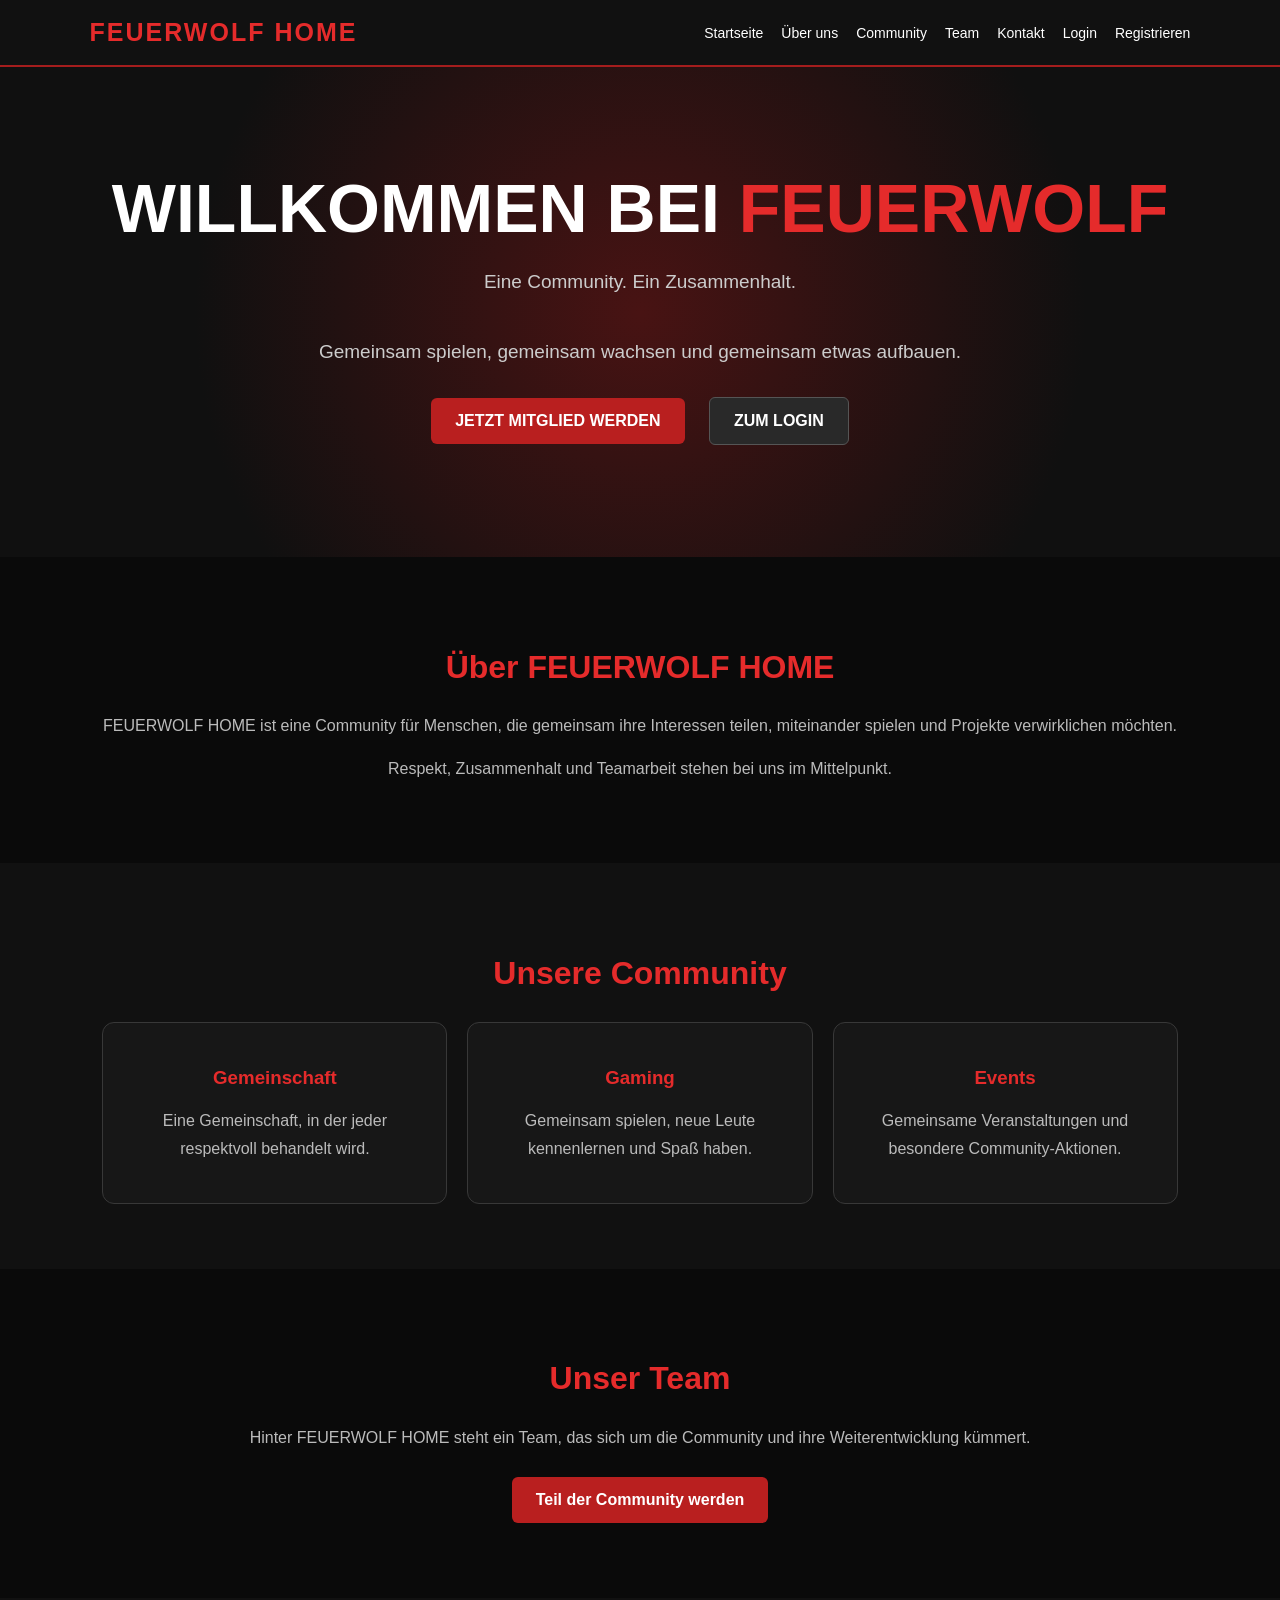
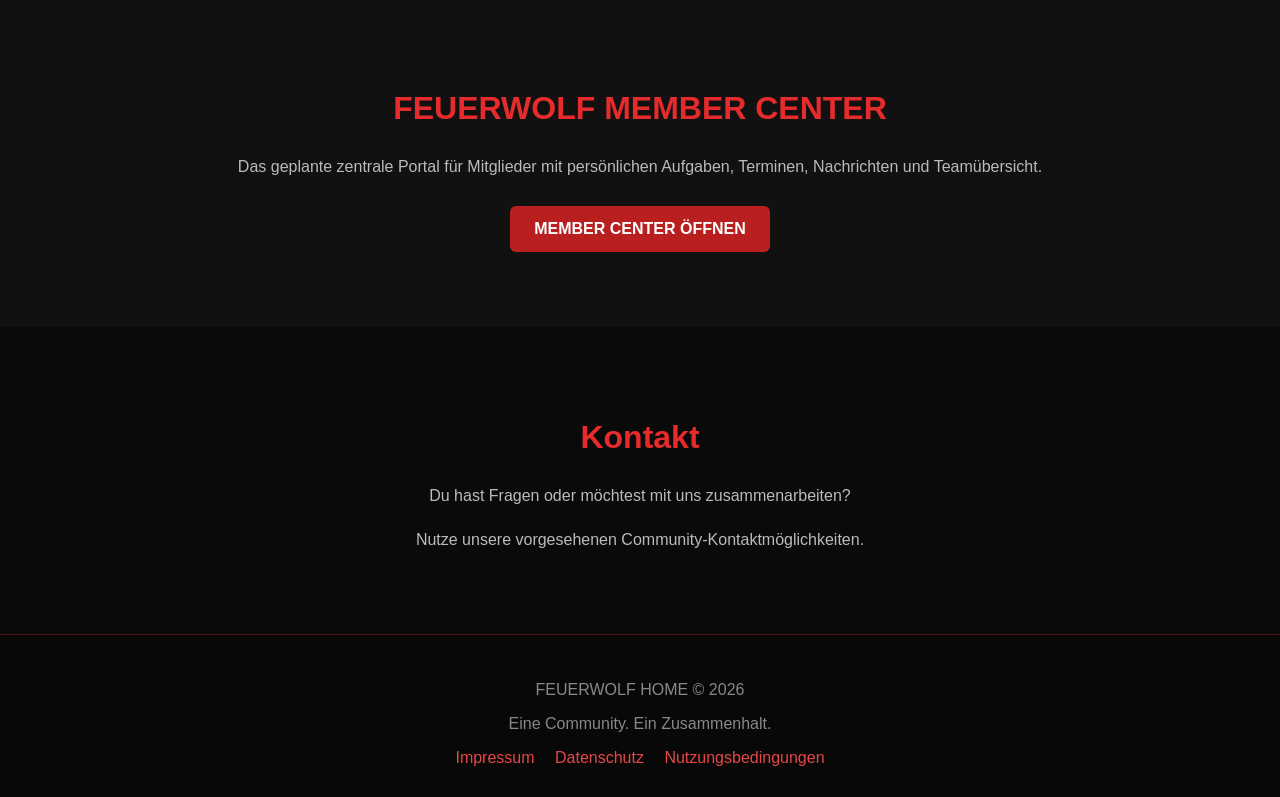
==== commit 5ea3b7cd: "Update index.html" ====
--- a/index.html
+++ b/index.html
@@ -1,385 +1,111 @@
+
 <!DOCTYPE html>
 <html lang="de">
 <head>
-  <meta charset="UTF-8">
-  <meta name="viewport" content="width=device-width, initial-scale=1.0">
-  <meta name="theme-color" content="#090909">
-  <meta name="description" content="FEUERWOLF HOME – Eine Community. Ein Zusammenhalt.">
-  <title>FEUERWOLF HOME | Eine Community. Ein Zusammenhalt.</title>
-
-  <link rel="stylesheet" href="styles.css">
-
-  <style>
-    * {
-      margin: 0;
-      padding: 0;
-      box-sizing: border-box;
-    }
-
-    html { scroll-behavior: smooth; }
-
-    body {
-      background: #090909;
-      color: #f5f5f5;
-      font-family: Arial, sans-serif;
-      line-height: 1.6;
-    }
-
-    a { color: inherit; text-decoration: none; }
-
-    header {
-      position: sticky;
-      top: 0;
-      z-index: 10;
-      background: rgba(9,9,9,.96);
-      border-bottom: 1px solid #292929;
-      padding: 18px 7%;
-    }
-
-    nav {
-      display: flex;
-      justify-content: space-between;
-      align-items: center;
-      flex-wrap: wrap;
-      gap: 20px;
-    }
-
-    .logo {
-      font-size: 23px;
-      font-weight: 900;
-      letter-spacing: 2px;
-    }
-
-    .logo span { color: #e32636; }
-
-    .nav-links {
-      display: flex;
-      gap: 22px;
-      flex-wrap: wrap;
-      font-size: 14px;
-    }
-
-    .nav-links a:hover { color: #ed3545; }
-
-    .hero {
-      min-height: 620px;
-      display: flex;
-      align-items: center;
-      padding: 90px 9%;
-      background:
-        radial-gradient(ellipse at 80% 45%, #501016 0%, transparent 40%),
-        linear-gradient(120deg, #111, #090909 70%);
-    }
-
-    .hero-content { max-width: 760px; }
-
-    .eyebrow {
-      color: #ed3545;
-      text-transform: uppercase;
-      letter-spacing: 4px;
-      font-size: 13px;
-      font-weight: bold;
-    }
-
-    h1 {
-      font-size: clamp(42px, 7vw, 82px);
-      line-height: 1.05;
-      margin: 20px 0;
-      font-weight: 900;
-    }
-
-    h1 span { color: #e32636; }
-
-    .hero p {
-      color: #bdbdbd;
-      font-size: 18px;
-      max-width: 590px;
-    }
-
-    .buttons {
-      display: flex;
-      flex-wrap: wrap;
-      gap: 15px;
-      margin-top: 32px;
-    }
-
-    .btn {
-      display: inline-block;
-      padding: 14px 24px;
-      border-radius: 5px;
-      font-weight: bold;
-      background: #d92335;
-      border: 1px solid #d92335;
-      transition: .2s;
-    }
-
-    .btn:hover {
-      background: #a91524;
-      transform: translateY(-2px);
-    }
-
-    .btn-outline {
-      background: transparent;
-      border-color: #555;
-    }
-
-    section { padding: 85px 8%; }
-
-    .section-title {
-      font-size: 36px;
-      margin-bottom: 15px;
-    }
-
-    .section-title span { color: #e32636; }
-
-    .section-intro {
-      color: #aaa;
-      max-width: 700px;
-      margin-bottom: 35px;
-    }
-
-    .cards {
-      display: grid;
-      grid-template-columns: repeat(auto-fit, minmax(230px, 1fr));
-      gap: 20px;
-    }
-
-    .card {
-      background: #141414;
-      border: 1px solid #303030;
-      border-radius: 9px;
-      padding: 28px;
-      transition: .2s;
-    }
-
-    .card:hover {
-      border-color: #d92335;
-      transform: translateY(-4px);
-    }
-
-    .card h3 {
-      margin-bottom: 12px;
-      color: #fff;
-    }
-
-    .card p { color: #aaa; }
-
-    .symbol {
-      font-size: 30px;
-      color: #e32636;
-      margin-bottom: 15px;
-    }
-
-    .dark-section { background: #101010; }
-
-    .highlight {
-      border: 1px solid #65202a;
-      background: linear-gradient(120deg, #251014, #111);
-      border-radius: 12px;
-      padding: 45px;
-    }
-
-    .highlight p {
-      color: #ccc;
-      max-width: 750px;
-      margin: 15px 0 25px;
-    }
-
-    .status {
-      display: inline-block;
-      color: #ddd;
-      border: 1px solid #444;
-      padding: 5px 12px;
-      border-radius: 20px;
-      font-size: 12px;
-      margin-bottom: 15px;
-    }
-
-    footer {
-      background: #050505;
-      border-top: 1px solid #292929;
-      padding: 35px 8%;
-      color: #888;
-    }
-
-    .footer-links {
-      display: flex;
-      flex-wrap: wrap;
-      gap: 20px;
-      margin-top: 15px;
-      font-size: 13px;
-    }
-
-    @media(max-width:650px) {
-      header { padding: 16px 5%; }
-      .nav-links { gap: 12px; }
-      .hero { padding: 75px 7%; }
-      section { padding: 65px 6%; }
-      .highlight { padding: 28px; }
-    }
-  </style>
+<meta charset="UTF-8">
+<meta name="viewport" content="width=device-width, initial-scale=1.0">
+<title>FEUERWOLF HOME – Eine Community. Ein Zusammenhalt.</title>
+<style>
+*{box-sizing:border-box;scroll-behavior:smooth}
+body{margin:0;background:#0a0a0a;color:#f5f5f5;font-family:Arial,sans-serif}
+header{background:#111;border-bottom:2px solid #a51d1d;padding:18px 7%;display:flex;justify-content:space-between;align-items:center;flex-wrap:wrap;gap:15px}
+.logo{font-size:25px;font-weight:bold;color:#e52b2b;letter-spacing:2px}
+nav{display:flex;gap:18px;flex-wrap:wrap}
+nav a{color:white;text-decoration:none;font-size:14px}
+nav a:hover{color:#f04444}
+.hero{min-height:490px;display:flex;flex-direction:column;justify-content:center;align-items:center;text-align:center;padding:60px 20px;background:radial-gradient(circle at center,#481313,#101010 65%)}
+.hero h1{font-size:clamp(36px,7vw,68px);margin:0;color:white}
+.hero h1 span{color:#e52b2b}
+.hero p{color:#ccc;font-size:19px}
+.btn{display:inline-block;padding:14px 24px;margin:10px;background:#b91f1f;color:white;text-decoration:none;border-radius:6px;font-weight:bold}
+.btn:hover{background:#e52b2b}
+.btn.secondary{background:#292929;border:1px solid #555}
+section{padding:65px 8%;text-align:center}
+section h2{font-size:32px;color:#e52b2b}
+section p{color:#bbb;line-height:1.7}
+.cards{display:grid;grid-template-columns:repeat(auto-fit,minmax(220px,1fr));gap:20px;margin-top:30px}
+.card{background:#171717;border:1px solid #383838;border-radius:12px;padding:25px}
+.card h3{color:#e52b2b}
+.dark{background:#111}
+footer{background:#080808;border-top:1px solid #4b1717;padding:30px;text-align:center;color:#888}
+footer a{color:#e74747;text-decoration:none;margin:8px}
+</style>
 </head>
-
 <body>
 
 <header>
+  <div class="logo">FEUERWOLF HOME</div>
   <nav>
-    <a class="logo" href="#">FEUERWOLF<span> HOME</span></a>
-
-    <div class="nav-links">
-      <a href="#start">Startseite</a>
-      <a href="#ueber-uns">Über uns</a>
-      <a href="#community">Community</a>
-      <a href="#team">Team</a>
-      <a href="#kontakt">Kontakt</a>
-    </div>
+    <a href="#start">Startseite</a>
+    <a href="#ueber">Über uns</a>
+    <a href="#community">Community</a>
+    <a href="#team">Team</a>
+    <a href="#kontakt">Kontakt</a>
+    <a href="login.html">Login</a>
+    <a href="register.html">Registrieren</a>
   </nav>
 </header>
 
 <main>
+<section class="hero" id="start">
+  <h1>WILLKOMMEN BEI <span>FEUERWOLF</span></h1>
+  <p>Eine Community. Ein Zusammenhalt.</p>
+  <p>Gemeinsam spielen, gemeinsam wachsen und gemeinsam etwas aufbauen.</p>
+  <div>
+    <a class="btn" href="register.html">JETZT MITGLIED WERDEN</a>
+    <a class="btn secondary" href="login.html">ZUM LOGIN</a>
+  </div>
+</section>
 
-  <section class="hero" id="start">
-    <div class="hero-content">
-      <div class="eyebrow">Willkommen bei FEUERWOLF HOME</div>
+<section id="ueber">
+  <h2>Über FEUERWOLF HOME</h2>
+  <p>FEUERWOLF HOME ist eine Community für Menschen, die gemeinsam ihre Interessen teilen, miteinander spielen und Projekte verwirklichen möchten.</p>
+  <p>Respekt, Zusammenhalt und Teamarbeit stehen bei uns im Mittelpunkt.</p>
+</section>
 
-      <h1>
-        EINE COMMUNITY.<br>
-        <span>EIN ZUSAMMENHALT.</span>
-      </h1>
+<section class="dark" id="community">
+  <h2>Unsere Community</h2>
+  <div class="cards">
+    <div class="card">
+      <h3>Gemeinschaft</h3>
+      <p>Eine Gemeinschaft, in der jeder respektvoll behandelt wird.</p>
+    </div>
+    <div class="card">
+      <h3>Gaming</h3>
+      <p>Gemeinsam spielen, neue Leute kennenlernen und Spaß haben.</p>
+    </div>
+    <div class="card">
+      <h3>Events</h3>
+      <p>Gemeinsame Veranstaltungen und besondere Community-Aktionen.</p>
+    </div>
+  </div>
+</section>
 
-      <p>
-        Gemeinsam spielen, gemeinsam wachsen und gemeinsam etwas aufbauen.
-        FEUERWOLF HOME verbindet Menschen, Ideen und Teamgeist.
-      </p>
+<section id="team">
+  <h2>Unser Team</h2>
+  <p>Hinter FEUERWOLF HOME steht ein Team, das sich um die Community und ihre Weiterentwicklung kümmert.</p>
+  <a class="btn" href="register.html">Teil der Community werden</a>
+</section>
 
-      <div class="buttons">
-        <a class="btn" href="#community">Community entdecken</a>
-        <a class="btn btn-outline" href="#ueber-uns">Mehr erfahren</a>
-      </div>
-    </div>
-  </section>
+<section class="dark">
+  <h2>FEUERWOLF MEMBER CENTER</h2>
+  <p>Das geplante zentrale Portal für Mitglieder mit persönlichen Aufgaben, Terminen, Nachrichten und Teamübersicht.</p>
+  <a class="btn" href="member.html">MEMBER CENTER ÖFFNEN</a>
+</section>
 
-  <section id="ueber-uns">
-    <div class="eyebrow">Wer wir sind</div>
-    <h2 class="section-title">Mehr als nur eine <span>Community.</span></h2>
-
-    <p class="section-intro">
-      FEUERWOLF HOME ist eine gemeinschaftliche Plattform.
-      Bei uns stehen Zusammenhalt, Respekt, Teamarbeit und gemeinsame Projekte
-      im Mittelpunkt.
-    </p>
-
-    <div class="cards">
-      <article class="card">
-        <div class="symbol">◆</div>
-        <h3>Zusammenhalt</h3>
-        <p>Wir unterstützen uns gegenseitig und arbeiten als Team.</p>
-      </article>
-
-      <article class="card">
-        <div class="symbol">✦</div>
-        <h3>Gemeinschaft</h3>
-        <p>Ein Ort für Austausch, gemeinsame Aktivitäten und neue Kontakte.</p>
-      </article>
-
-      <article class="card">
-        <div class="symbol">⚙</div>
-        <h3>Weiterentwicklung</h3>
-        <p>Wir entwickeln unsere Community und unsere Projekte gemeinsam weiter.</p>
-      </article>
-    </div>
-  </section>
-
-  <section class="dark-section" id="community">
-    <div class="eyebrow">Unsere Plattform</div>
-    <h2 class="section-title">FEUERWOLF <span>Community</span></h2>
-
-    <p class="section-intro">
-      Entdecke unsere geplanten Bereiche und Projekte.
-    </p>
-
-    <div class="cards">
-      <article class="card">
-        <div class="symbol">◈</div>
-        <h3>Community Center</h3>
-        <p>Informationen, Neuigkeiten und gemeinsame Aktivitäten.</p>
-      </article>
-
-      <article class="card">
-        <div class="symbol">◉</div>
-        <h3>FEUERWOLF KINO</h3>
-        <p>Ein gemeinsamer Treffpunkt für geplante Filmveranstaltungen.</p>
-      </article>
-
-      <article class="card">
-        <div class="symbol">▣</div>
-        <h3>Events</h3>
-        <p>Gemeinsame Veranstaltungen und besondere Community-Aktionen.</p>
-      </article>
-
-      <article class="card">
-        <div class="symbol">✉</div>
-        <h3>Bewerbungen</h3>
-        <p>Informationen über zukünftige Möglichkeiten im Team.</p>
-      </article>
-    </div>
-  </section>
-
-  <section id="team">
-    <div class="eyebrow">Gemeinsam organisiert</div>
-    <h2 class="section-title">Unser <span>Team</span></h2>
-
-    <p class="section-intro">
-      Hinter FEUERWOLF HOME steht ein Team, das die Community organisiert,
-      betreut und weiterentwickelt.
-    </p>
-
-    <div class="highlight">
-      <span class="status">Teamvorstellung in Vorbereitung</span>
-      <h2>Ein starkes Team. Ein gemeinsames Ziel.</h2>
-      <p>
-        Die Teamübersicht mit Zuständigkeiten und Ansprechpartnern
-        wird hier später ergänzt.
-      </p>
-    </div>
-  </section>
-
-  <section class="dark-section">
-    <div class="highlight">
-      <div class="eyebrow">Interner Bereich</div>
-      <h2 class="section-title">FEUERWOLF <span>Member Center</span></h2>
-      <p>
-        Der geschützte Mitgliederbereich mit Profilen, Aufgaben,
-        Terminen und internen Informationen ist in Vorbereitung.
-      </p>
-      <span class="status">Noch nicht freigeschaltet</span>
-    </div>
-  </section>
-
-  <section id="kontakt">
-    <div class="eyebrow">Kontakt</div>
-    <h2 class="section-title">Wir sind <span>FEUERWOLF HOME.</span></h2>
-    <p class="section-intro">
-      Du hast Fragen, Ideen oder möchtest mehr über unsere Community erfahren?
-      Weitere Kontaktmöglichkeiten werden hier ergänzt.
-    </p>
-  </section>
-
+<section id="kontakt">
+  <h2>Kontakt</h2>
+  <p>Du hast Fragen oder möchtest mit uns zusammenarbeiten?</p>
+  <p>Nutze unsere vorgesehenen Community-Kontaktmöglichkeiten.</p>
+</section>
 </main>
 
 <footer>
-  <div class="logo">FEUERWOLF<span> HOME</span></div>
+  <p>FEUERWOLF HOME © 2026</p>
   <p>Eine Community. Ein Zusammenhalt.</p>
-
-  <div class="footer-links">
-    <a href="impressum.html">Impressum</a>
-    <a href="datenschutz.html">Datenschutz</a>
-    <a href="nutzungsbedingungen.html">Nutzungsbedingungen</a>
-  </div>
-
-  <p style="margin-top:25px;font-size:12px">
-    © 2026 FEUERWOLF HOME. Alle Rechte vorbehalten.
-  </p>
+  <a href="impressum.html">Impressum</a>
+  <a href="datenschutz.html">Datenschutz</a>
+  <a href="nutzungsbedingungen.html">Nutzungsbedingungen</a>
 </footer>
 
 </body>
